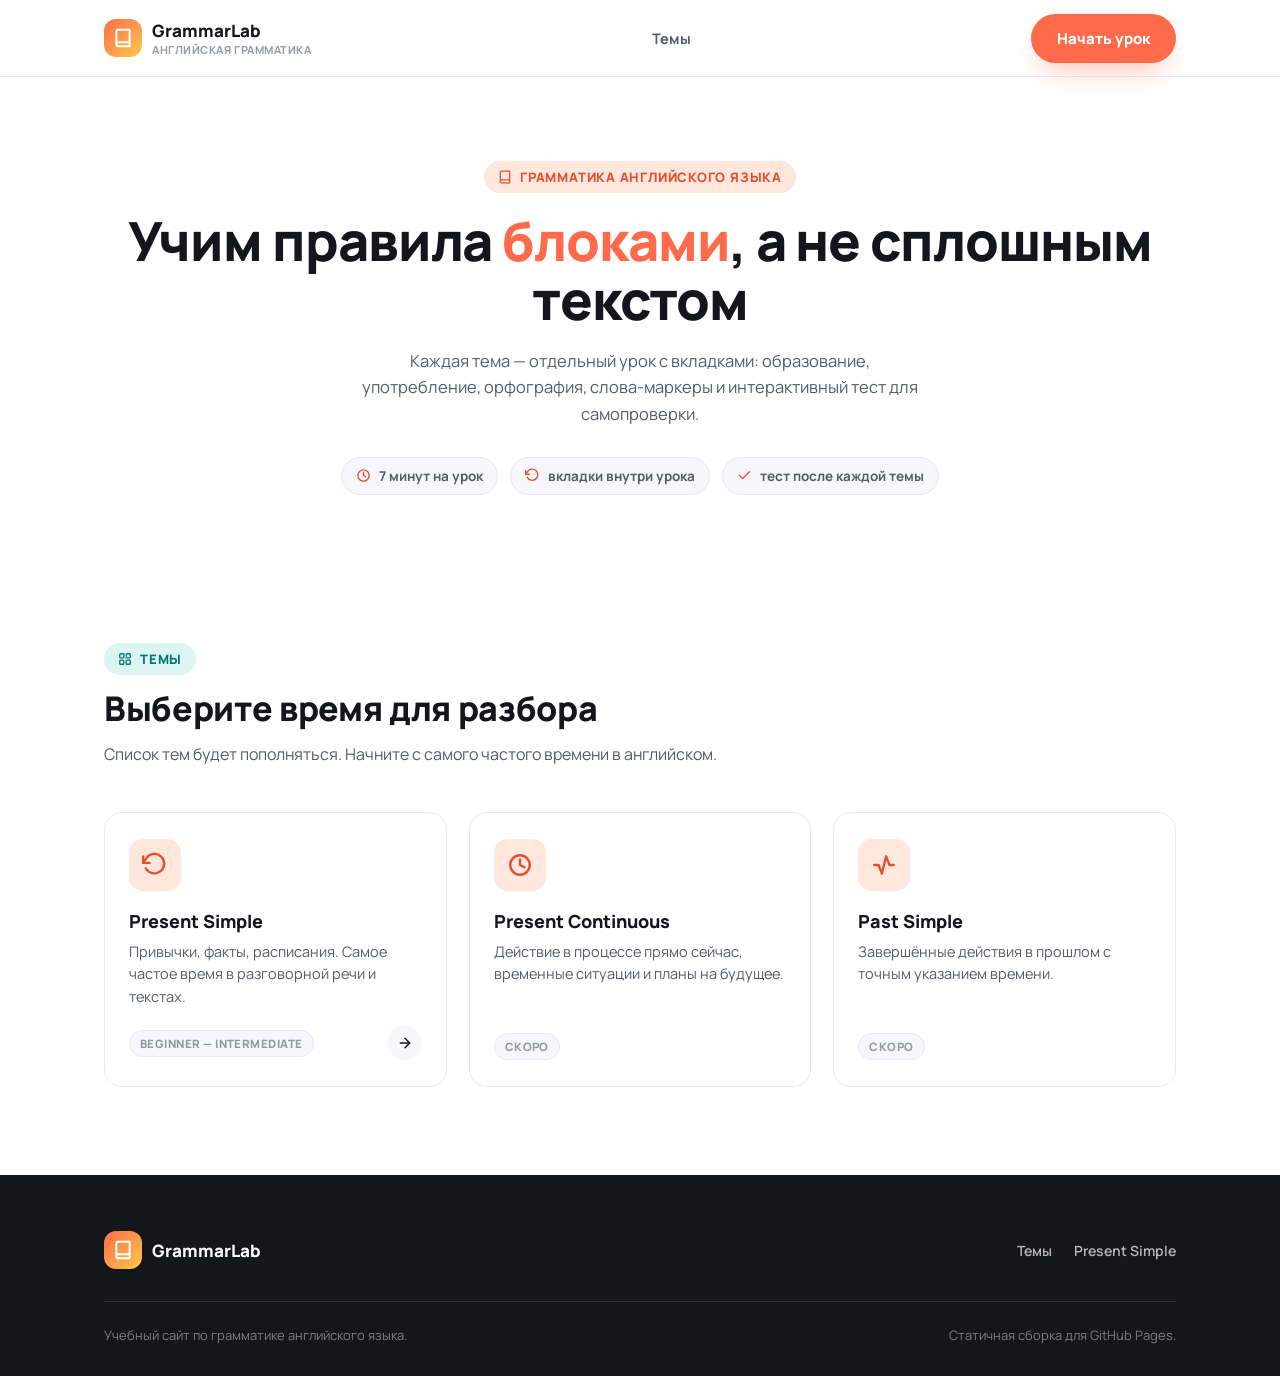
==== index.html @ 6ca847a4 "Present Simple" ====
<!DOCTYPE html>
<html lang="ru">
<head>
<meta charset="UTF-8" />
<meta name="viewport" content="width=device-width, initial-scale=1.0" />
<title>GrammarLab — английская грамматика по блокам</title>
<meta
  name="description"
  content="Английская грамматика по темам: разбор правил блоками, с вкладками, примерами и интерактивными тестами."
/>
<link rel="icon" href="data:image/svg+xml,%3Csvg xmlns='http://www.w3.org/2000/svg' viewBox='0 0 100 100'%3E%3Crect width='100' height='100' rx='24' fill='%23ff6b4a'/%3E%3Cpath d='M30 50h40M60 35l15 15-15 15' stroke='white' stroke-width='8' fill='none' stroke-linecap='round' stroke-linejoin='round'/%3E%3C/svg%3E" />
<link rel="preconnect" href="https://fonts.googleapis.com" />
<link href="https://fonts.googleapis.com/css2?family=Manrope:wght@400;600;700;800&display=swap" rel="stylesheet" />
<link rel="stylesheet" href="css/main.css" />
</head>
<body>

<header class="site-header">
  <div class="container">
    <a href="index.html" class="brand">
      <span class="brand-mark">
        <svg viewBox="0 0 24 24" fill="none" stroke="currentColor" stroke-width="2.4" stroke-linecap="round" stroke-linejoin="round">
          <path d="M4 19.5A2.5 2.5 0 0 1 6.5 17H20"></path>
          <path d="M6.5 2H20v20H6.5A2.5 2.5 0 0 1 4 19.5v-15A2.5 2.5 0 0 1 6.5 2z"></path>
        </svg>
      </span>
      <span>
        GrammarLab
        <small>Английская грамматика</small>
      </span>
    </a>

    <nav class="main-nav">
      <ul>
        <li><a href="#topics">Темы</a></li>
      </ul>
    </nav>

    <div class="header-actions">
      <a href="grammar/present-simple.html" class="btn btn-primary">Начать урок</a>
      <button class="nav-toggle" aria-label="Открыть меню" aria-expanded="false"><span></span></button>
    </div>
  </div>
</header>

<main>

  <section class="home-hero">
    <div class="container">
      <span class="eyebrow reveal">
        <svg class="icon" viewBox="0 0 24 24"><path d="M4 19.5A2.5 2.5 0 0 1 6.5 17H20"></path><path d="M6.5 2H20v20H6.5A2.5 2.5 0 0 1 4 19.5v-15A2.5 2.5 0 0 1 6.5 2z"></path></svg>
        Грамматика английского языка
      </span>
      <h1 class="reveal reveal-1">Учим правила <span>блоками</span>, а не сплошным текстом</h1>
      <p class="reveal reveal-2">
        Каждая тема — отдельный урок с вкладками: образование, употребление, орфография,
        слова-маркеры и интерактивный тест для самопроверки.
      </p>
      <div class="home-stats reveal reveal-3">
        <span class="stat-chip">
          <svg class="icon" viewBox="0 0 24 24"><circle cx="12" cy="12" r="9"></circle><polyline points="12 7 12 12 15.5 14"></polyline></svg>
          7 минут на урок
        </span>
        <span class="stat-chip">
          <svg class="icon" viewBox="0 0 24 24"><polyline points="1 4 1 10 7 10"></polyline><path d="M3.51 15a9 9 0 1 0 .49-9.36L1 10"></path></svg>
          вкладки внутри урока
        </span>
        <span class="stat-chip">
          <svg class="icon" viewBox="0 0 24 24"><path d="M20 6 9 17l-5-5"></path></svg>
          тест после каждой темы
        </span>
      </div>
    </div>
  </section>

  <section class="topics section-pad" id="topics">
    <div class="container">
      <div class="section-head reveal">
        <span class="eyebrow teal">
          <svg class="icon" viewBox="0 0 24 24"><rect x="3" y="3" width="7" height="7" rx="1.5"></rect><rect x="14" y="3" width="7" height="7" rx="1.5"></rect><rect x="3" y="14" width="7" height="7" rx="1.5"></rect><rect x="14" y="14" width="7" height="7" rx="1.5"></rect></svg>
          Темы
        </span>
        <h2>Выберите время для разбора</h2>
        <p>Список тем будет пополняться. Начните с самого частого времени в английском.</p>
      </div>

      <div class="topics-grid">

        <a href="grammar/present-simple.html" class="topic-card reveal reveal-1">
          <div class="topic-icon">
            <svg viewBox="0 0 24 24" fill="none" stroke="currentColor" stroke-width="2.2" stroke-linecap="round" stroke-linejoin="round">
              <polyline points="1 4 1 10 7 10"></polyline>
              <path d="M3.51 15a9 9 0 1 0 .49-9.36L1 10"></path>
            </svg>
          </div>
          <h3>Present Simple</h3>
          <p>Привычки, факты, расписания. Самое частое время в разговорной речи и текстах.</p>
          <div class="topic-meta">
            <span class="topic-level">Beginner — Intermediate</span>
            <span class="topic-arrow">
              <svg class="icon" viewBox="0 0 24 24"><line x1="5" y1="12" x2="19" y2="12"></line><polyline points="12 5 19 12 12 19"></polyline></svg>
            </span>
          </div>
        </a>

        <div class="topic-card is-soon reveal reveal-2">
          <div class="topic-icon">
            <svg viewBox="0 0 24 24" fill="none" stroke="currentColor" stroke-width="2.2" stroke-linecap="round" stroke-linejoin="round">
              <circle cx="12" cy="12" r="9"></circle>
              <polyline points="12 7 12 12 16 14"></polyline>
            </svg>
          </div>
          <h3>Present Continuous</h3>
          <p>Действие в процессе прямо сейчас, временные ситуации и планы на будущее.</p>
          <div class="topic-meta">
            <span class="topic-level">Скоро</span>
          </div>
        </div>

        <div class="topic-card is-soon reveal reveal-3">
          <div class="topic-icon">
            <svg viewBox="0 0 24 24" fill="none" stroke="currentColor" stroke-width="2.2" stroke-linecap="round" stroke-linejoin="round">
              <path d="M3 12h4l3 8 4-16 3 8h4"></path>
            </svg>
          </div>
          <h3>Past Simple</h3>
          <p>Завершённые действия в прошлом с точным указанием времени.</p>
          <div class="topic-meta">
            <span class="topic-level">Скоро</span>
          </div>
        </div>

      </div>
    </div>
  </section>

</main>

<footer class="site-footer">
  <div class="container">
    <div class="footer-top">
      <a href="index.html" class="brand">
        <span class="brand-mark">
          <svg viewBox="0 0 24 24" fill="none" stroke="currentColor" stroke-width="2.4" stroke-linecap="round" stroke-linejoin="round">
            <path d="M4 19.5A2.5 2.5 0 0 1 6.5 17H20"></path>
            <path d="M6.5 2H20v20H6.5A2.5 2.5 0 0 1 4 19.5v-15A2.5 2.5 0 0 1 6.5 2z"></path>
          </svg>
        </span>
        <span>GrammarLab</span>
      </a>
      <ul class="footer-nav">
        <li><a href="#topics">Темы</a></li>
        <li><a href="grammar/present-simple.html">Present Simple</a></li>
      </ul>
    </div>
    <div class="footer-bottom">
      <span>Учебный сайт по грамматике английского языка.</span>
      <span>Статичная сборка для GitHub Pages.</span>
    </div>
  </div>
</footer>

<button class="to-top" aria-label="Наверх">
  <svg viewBox="0 0 24 24" fill="none" stroke="currentColor" stroke-width="2.4" stroke-linecap="round" stroke-linejoin="round">
    <line x1="12" y1="19" x2="12" y2="5"></line>
    <polyline points="5 12 12 5 19 12"></polyline>
  </svg>
</button>

<script src="js/main.js"></script>
</body>
</html>
---- css/main.css ----
/* =========================================================
   Общие стили сайта: токены, шапка, футер, кнопки, вкладки,
   карточки тем на главной, анимации появления.
   ========================================================= */

:root {
  --white: #ffffff;
  --bg: #ffffff;
  --bg-alt: #f7f7fb;
  --bg-dark: #14161c;

  --ink: #14161c;
  --ink-2: #565b66;
  --ink-3: #9498a2;

  --line: #e8e9f0;
  --line-soft: #f0f1f6;

  --accent: #ff6b4a;
  --accent-dark: #e4502f;
  --accent-soft: #ffe7de;

  --teal: #009e94;
  --teal-dark: #00786f;
  --teal-soft: #dcf5f2;

  --yellow: #ffc94d;
  --error: #e5484d;

  --radius-lg: 26px;
  --radius-md: 18px;
  --radius-sm: 12px;

  --shadow-soft: 0 20px 45px -25px rgba(20, 22, 28, 0.25);
  --shadow-card: 0 10px 30px -18px rgba(20, 22, 28, 0.18);

  --container: 1120px;
}

/* ---------- base ---------- */

* {
  box-sizing: border-box;
}

html {
  scroll-behavior: smooth;
}

body {
  margin: 0;
  font-family: "Manrope", "Segoe UI", system-ui, -apple-system, sans-serif;
  color: var(--ink);
  background: var(--bg);
  -webkit-font-smoothing: antialiased;
  overflow-x: hidden;
}

img {
  max-width: 100%;
  display: block;
}

a {
  color: inherit;
}

h1, h2, h3, h4, p {
  margin: 0;
}

button {
  font-family: inherit;
  cursor: pointer;
}

svg {
  display: block;
}

::selection {
  background: var(--accent-soft);
  color: var(--accent-dark);
}

::-webkit-scrollbar {
  width: 10px;
}
::-webkit-scrollbar-track {
  background: var(--bg-alt);
}
::-webkit-scrollbar-thumb {
  background: var(--line);
  border-radius: 99px;
}
::-webkit-scrollbar-thumb:hover {
  background: var(--ink-3);
}

.container {
  max-width: var(--container);
  margin: 0 auto;
  padding: 0 24px;
}

.section-pad {
  padding: 88px 0;
}

.bg-alt {
  background: var(--bg-alt);
}

.icon {
  width: 1em;
  height: 1em;
  stroke: currentColor;
  fill: none;
  stroke-width: 2.2;
  stroke-linecap: round;
  stroke-linejoin: round;
}

.eyebrow {
  display: inline-flex;
  align-items: center;
  gap: 8px;
  font-size: 13px;
  font-weight: 800;
  letter-spacing: 0.06em;
  text-transform: uppercase;
  color: var(--accent-dark);
  background: var(--accent-soft);
  padding: 7px 14px;
  border-radius: 99px;
}

.eyebrow.teal {
  color: var(--teal-dark);
  background: var(--teal-soft);
}

.eyebrow svg {
  width: 14px;
  height: 14px;
}

.section-head {
  max-width: 640px;
  margin: 0 0 44px;
}

.section-head h2 {
  font-size: clamp(26px, 4vw, 34px);
  font-weight: 800;
  letter-spacing: -0.01em;
  margin-top: 14px;
  line-height: 1.15;
}

.section-head p {
  margin-top: 14px;
  font-size: 16px;
  line-height: 1.6;
  color: var(--ink-2);
}

.section-head.center {
  margin-left: auto;
  margin-right: auto;
  text-align: center;
}

/* ---------- buttons ---------- */

.btn {
  display: inline-flex;
  align-items: center;
  gap: 8px;
  border: none;
  border-radius: 99px;
  padding: 14px 26px;
  font-weight: 800;
  font-size: 15px;
  text-decoration: none;
  transition: transform 0.2s ease, box-shadow 0.2s ease, background 0.2s ease;
}

.btn svg {
  width: 16px;
  height: 16px;
}

.btn-primary {
  background: var(--accent);
  color: var(--white);
  box-shadow: 0 14px 30px -12px rgba(255, 107, 74, 0.55);
}

.btn-primary:hover {
  background: var(--accent-dark);
  transform: translateY(-2px);
}

.btn-ghost {
  background: var(--white);
  color: var(--ink);
  border: 2px solid var(--line);
}

.btn-ghost:hover {
  border-color: var(--ink);
  transform: translateY(-2px);
}

/* ---------- header ---------- */

.site-header {
  position: sticky;
  top: 0;
  z-index: 100;
  background: rgba(255, 255, 255, 0.85);
  backdrop-filter: blur(14px);
  border-bottom: 1px solid var(--line);
}

.site-header .container {
  display: flex;
  align-items: center;
  justify-content: space-between;
  height: 76px;
  gap: 20px;
}

.brand {
  display: flex;
  align-items: center;
  gap: 10px;
  font-weight: 800;
  font-size: 17px;
  text-decoration: none;
  color: var(--ink);
  flex-shrink: 0;
}

.brand-mark {
  width: 38px;
  height: 38px;
  border-radius: 12px;
  background: linear-gradient(135deg, var(--accent), var(--yellow));
  display: flex;
  align-items: center;
  justify-content: center;
  color: var(--white);
  flex-shrink: 0;
}

.brand-mark svg {
  width: 20px;
  height: 20px;
}

.brand small {
  display: block;
  font-size: 11px;
  font-weight: 700;
  color: var(--ink-3);
  text-transform: uppercase;
  letter-spacing: 0.05em;
}

.breadcrumb {
  display: flex;
  align-items: center;
  gap: 8px;
  font-size: 13.5px;
  font-weight: 700;
  color: var(--ink-3);
}

.breadcrumb a {
  text-decoration: none;
  color: var(--ink-3);
}

.breadcrumb a:hover {
  color: var(--ink);
}

.breadcrumb .current {
  color: var(--ink);
}

.breadcrumb svg {
  width: 13px;
  height: 13px;
}

.main-nav ul {
  list-style: none;
  display: flex;
  gap: 28px;
  margin: 0;
  padding: 0;
}

.main-nav a {
  text-decoration: none;
  font-weight: 700;
  font-size: 14.5px;
  color: var(--ink-2);
  transition: color 0.2s ease;
  position: relative;
}

.main-nav a:hover {
  color: var(--ink);
}

.header-actions {
  display: flex;
  align-items: center;
  gap: 12px;
}

.nav-toggle {
  display: none;
  width: 42px;
  height: 42px;
  border-radius: 12px;
  border: 2px solid var(--line);
  background: var(--white);
  align-items: center;
  justify-content: center;
}

.nav-toggle span,
.nav-toggle::before,
.nav-toggle::after {
  content: "";
  display: block;
  width: 18px;
  height: 2px;
  background: var(--ink);
  position: relative;
  transition: transform 0.25s ease, opacity 0.2s ease;
}

.nav-toggle::before {
  transform: translateY(-6px);
}

.nav-toggle::after {
  transform: translateY(4px);
}

.nav-toggle.is-active span {
  opacity: 0;
}

.nav-toggle.is-active::before {
  transform: translateY(1px) rotate(45deg);
}

.nav-toggle.is-active::after {
  transform: translateY(-1px) rotate(-45deg);
}

/* ---------- вкладки (переиспользуемый компонент) ---------- */

.tabs-panel {
  background: var(--white);
  border: 1px solid var(--line);
  border-radius: var(--radius-lg);
  box-shadow: var(--shadow-card);
  overflow: hidden;
}

.tabs-panel.is-nested {
  border: none;
  box-shadow: none;
  border-radius: 0;
}

.tabs {
  display: flex;
  flex-wrap: wrap;
  gap: 6px;
  background: var(--bg-alt);
  padding: 10px;
  border-bottom: 1px solid var(--line);
}

.tabs.tabs-nested {
  background: transparent;
  padding: 0 0 20px;
  border-bottom: 1px solid var(--line);
  margin-bottom: 24px;
  border-radius: 0;
}

.tab-btn {
  border: none;
  background: transparent;
  padding: 12px 18px;
  border-radius: 12px;
  font-weight: 800;
  font-size: 14.5px;
  color: var(--ink-2);
  display: flex;
  align-items: center;
  gap: 8px;
  transition: background 0.2s ease, color 0.2s ease, box-shadow 0.2s ease;
}

.tab-btn svg {
  width: 17px;
  height: 17px;
  flex-shrink: 0;
}

.tab-btn:hover {
  color: var(--ink);
}

.tab-btn.is-active {
  background: var(--ink);
  color: var(--white);
  box-shadow: 0 8px 18px -8px rgba(20, 22, 28, 0.5);
}

.tabs-nested .tab-btn {
  background: var(--bg-alt);
}

.tabs-nested .tab-btn.is-active {
  background: var(--accent);
  box-shadow: 0 8px 18px -10px rgba(255, 107, 74, 0.6);
}

.tab-panels {
  padding: 36px;
}

.tabs-panel.is-nested > .tab-panels {
  padding: 0;
}

.tab-panel {
  display: none;
  animation: fade-in 0.35s ease;
}

.tab-panel.is-active {
  display: block;
}

/* ---------- footer ---------- */

.site-footer {
  background: var(--bg-dark);
  color: rgba(255, 255, 255, 0.7);
  padding: 56px 0 32px;
}

.footer-top {
  display: flex;
  justify-content: space-between;
  align-items: center;
  flex-wrap: wrap;
  gap: 24px;
  padding-bottom: 32px;
  border-bottom: 1px solid rgba(255, 255, 255, 0.12);
}

.footer-top .brand {
  color: #fff;
}

.footer-nav {
  display: flex;
  gap: 22px;
  list-style: none;
  padding: 0;
  margin: 0;
  flex-wrap: wrap;
}

.footer-nav a {
  text-decoration: none;
  color: rgba(255, 255, 255, 0.7);
  font-size: 14px;
  font-weight: 600;
}

.footer-nav a:hover {
  color: #fff;
}

.footer-bottom {
  padding-top: 24px;
  font-size: 13px;
  color: rgba(255, 255, 255, 0.45);
  display: flex;
  justify-content: space-between;
  flex-wrap: wrap;
  gap: 10px;
}

/* ---------- главная: карточки тем ---------- */

.home-hero {
  padding: 84px 0 60px;
  text-align: center;
}

.home-hero h1 {
  font-size: clamp(36px, 5vw, 54px);
  font-weight: 800;
  letter-spacing: -0.02em;
  line-height: 1.1;
  margin-top: 18px;
}

.home-hero h1 span {
  color: var(--accent);
}

.home-hero p {
  max-width: 560px;
  margin: 18px auto 0;
  font-size: 16.5px;
  line-height: 1.6;
  color: var(--ink-2);
}

.home-stats {
  display: flex;
  gap: 12px;
  justify-content: center;
  margin-top: 30px;
  flex-wrap: wrap;
}

.stat-chip {
  display: flex;
  align-items: center;
  gap: 8px;
  font-size: 13.5px;
  font-weight: 700;
  color: var(--ink-2);
  background: var(--bg-alt);
  border: 1px solid var(--line);
  padding: 9px 14px;
  border-radius: 99px;
}

.stat-chip svg {
  width: 15px;
  height: 15px;
  color: var(--accent-dark);
}

.topics-grid {
  display: grid;
  grid-template-columns: repeat(3, 1fr);
  gap: 22px;
}

.topic-card {
  background: var(--white);
  border: 1px solid var(--line);
  border-radius: var(--radius-md);
  padding: 26px 24px;
  text-decoration: none;
  color: var(--ink);
  display: flex;
  flex-direction: column;
  transition: transform 0.25s ease, box-shadow 0.25s ease, border-color 0.25s ease;
}

.topic-card:hover {
  transform: translateY(-6px);
  box-shadow: var(--shadow-card);
  border-color: transparent;
}

.topic-icon {
  width: 52px;
  height: 52px;
  border-radius: 14px;
  background: var(--accent-soft);
  color: var(--accent-dark);
  display: flex;
  align-items: center;
  justify-content: center;
  margin-bottom: 18px;
}

.topic-icon svg {
  width: 26px;
  height: 26px;
}

.topic-card h3 {
  font-size: 18px;
  font-weight: 800;
  margin-bottom: 8px;
}

.topic-card p {
  font-size: 14.5px;
  line-height: 1.55;
  color: var(--ink-2);
  margin-bottom: 18px;
  flex-grow: 1;
}

.topic-meta {
  display: flex;
  align-items: center;
  justify-content: space-between;
}

.topic-level {
  font-size: 11.5px;
  font-weight: 800;
  text-transform: uppercase;
  letter-spacing: 0.04em;
  color: var(--ink-3);
  background: var(--bg-alt);
  border: 1px solid var(--line);
  padding: 5px 10px;
  border-radius: 99px;
}

.topic-arrow {
  width: 34px;
  height: 34px;
  border-radius: 50%;
  background: var(--bg-alt);
  display: flex;
  align-items: center;
  justify-content: center;
  color: var(--ink);
  transition: background 0.2s ease, color 0.2s ease, transform 0.2s ease;
}

.topic-arrow svg {
  width: 16px;
  height: 16px;
}

.topic-card:hover .topic-arrow {
  background: var(--accent);
  color: var(--white);
  transform: translateX(3px);
}

.topic-card.is-soon {
  opacity: 0.55;
  pointer-events: none;
}

.topic-card.is-soon .topic-level {
  color: var(--ink-3);
}

/* ---------- кнопка "наверх" ---------- */

.to-top {
  position: fixed;
  right: 26px;
  bottom: 26px;
  width: 48px;
  height: 48px;
  border-radius: 50%;
  background: var(--ink);
  color: #fff;
  border: none;
  display: flex;
  align-items: center;
  justify-content: center;
  box-shadow: 0 14px 30px -12px rgba(0, 0, 0, 0.4);
  opacity: 0;
  transform: translateY(12px);
  pointer-events: none;
  transition: opacity 0.25s ease, transform 0.25s ease, background 0.2s ease;
  z-index: 90;
}

.to-top.is-visible {
  opacity: 1;
  transform: translateY(0);
  pointer-events: auto;
}

.to-top:hover {
  background: var(--accent);
}

.to-top svg {
  width: 18px;
  height: 18px;
}

/* ---------- анимация появления при скролле ---------- */

.reveal {
  opacity: 0;
  transform: translateY(28px);
  transition: opacity 0.7s ease, transform 0.7s ease;
}

.reveal.is-visible {
  opacity: 1;
  transform: translateY(0);
}

.reveal-1 { transition-delay: 0.05s; }
.reveal-2 { transition-delay: 0.15s; }
.reveal-3 { transition-delay: 0.25s; }
.reveal-4 { transition-delay: 0.35s; }
.reveal-5 { transition-delay: 0.45s; }
.reveal-6 { transition-delay: 0.55s; }

@keyframes fade-in {
  from { opacity: 0; transform: translateY(6px); }
  to { opacity: 1; transform: translateY(0); }
}

@keyframes spin-slow {
  from { transform: rotate(0deg); }
  to { transform: rotate(360deg); }
}

/* ---------- responsive (общее) ---------- */

@media (max-width: 760px) {
  .main-nav {
    position: fixed;
    top: 76px;
    left: 0;
    right: 0;
    background: var(--white);
    border-bottom: 1px solid var(--line);
    padding: 18px 24px 26px;
    transform: translateY(-12px);
    opacity: 0;
    pointer-events: none;
    transition: opacity 0.2s ease, transform 0.2s ease;
    z-index: 99;
  }
  .main-nav.is-open {
    opacity: 1;
    transform: translateY(0);
    pointer-events: auto;
  }
  .main-nav ul {
    flex-direction: column;
    gap: 16px;
  }
  .nav-toggle {
    display: flex;
  }
  .section-pad {
    padding: 60px 0;
  }
  .topics-grid {
    grid-template-columns: 1fr;
  }
  .tab-panels {
    padding: 22px 18px;
  }
}
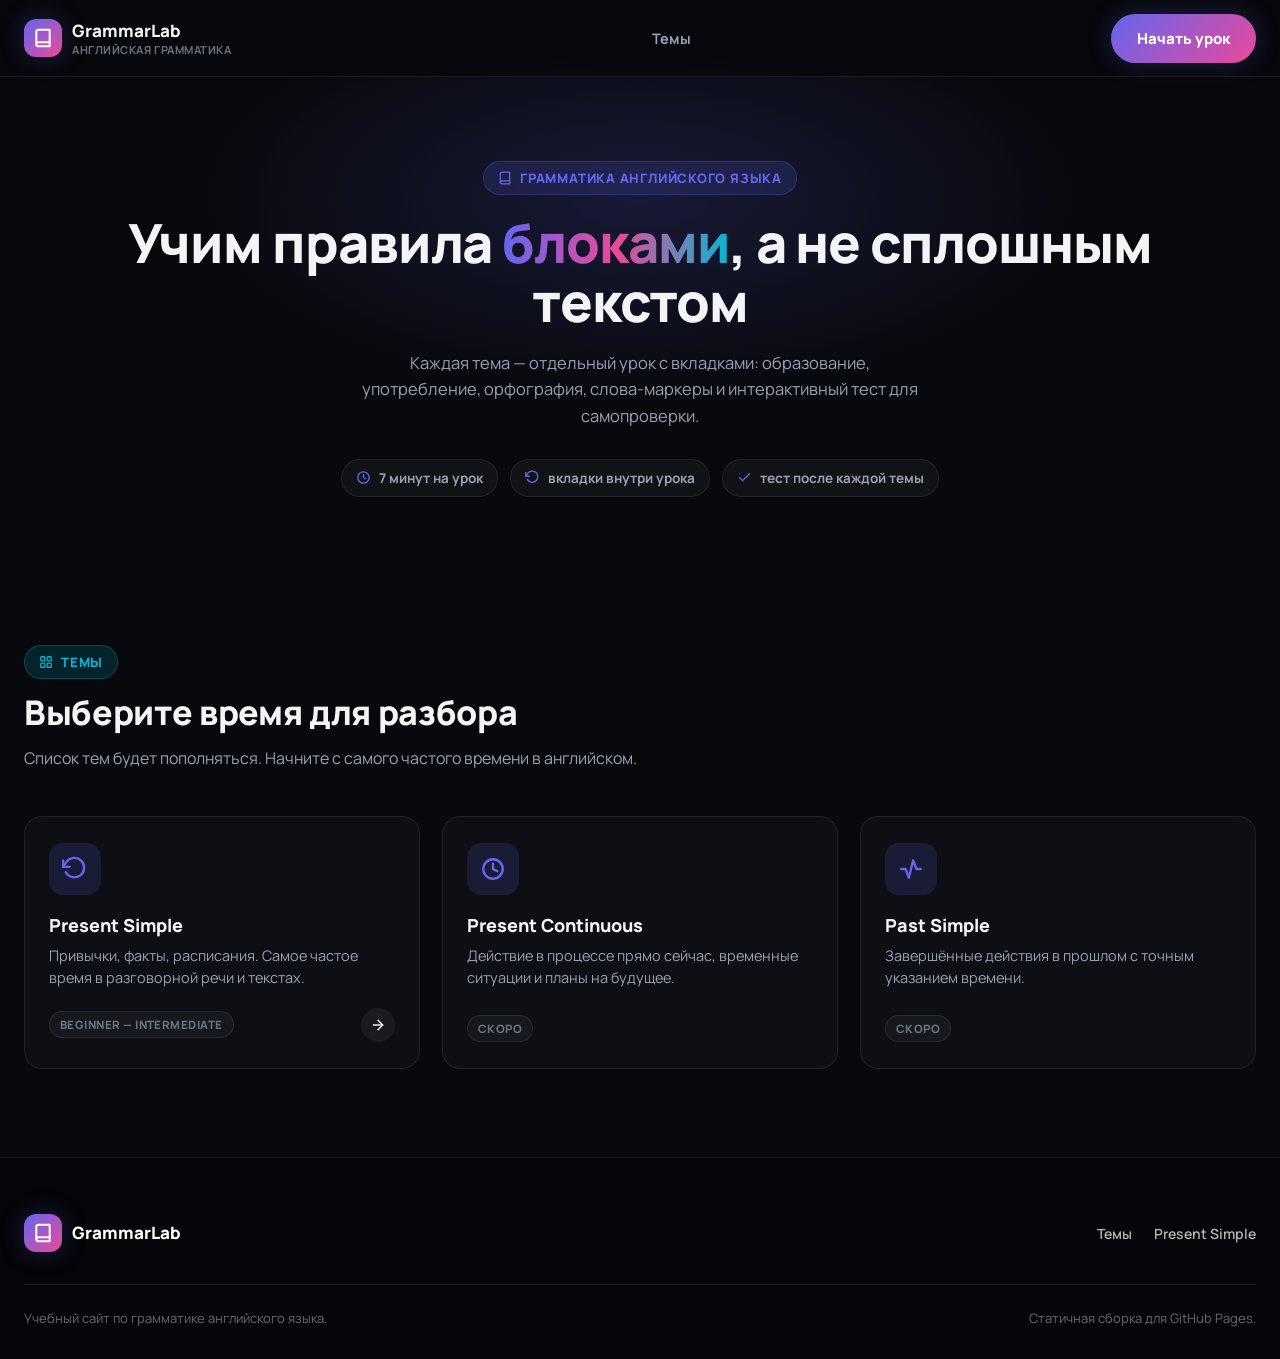
==== commit 3320fbad: "Present Simple" ====
--- a/index.html
+++ b/index.html
@@ -168,5 +168,6 @@
 </button>
 
 <script src="js/main.js"></script>
+<script src="js/livereload-dev.js"></script>
 </body>
 </html>
--- a/css/main.css
+++ b/css/main.css
@@ -1,40 +1,49 @@
 /* =========================================================
    Общие стили сайта: токены, шапка, футер, кнопки, вкладки,
    карточки тем на главной, анимации появления.
+   Тёмная bento-тема (glass-card, neon-glow).
    ========================================================= */
 
 :root {
   --white: #ffffff;
-  --bg: #ffffff;
-  --bg-alt: #f7f7fb;
-  --bg-dark: #14161c;
-
-  --ink: #14161c;
-  --ink-2: #565b66;
-  --ink-3: #9498a2;
-
-  --line: #e8e9f0;
-  --line-soft: #f0f1f6;
-
-  --accent: #ff6b4a;
-  --accent-dark: #e4502f;
-  --accent-soft: #ffe7de;
-
-  --teal: #009e94;
-  --teal-dark: #00786f;
-  --teal-soft: #dcf5f2;
-
-  --yellow: #ffc94d;
-  --error: #e5484d;
+  --bg: #08090d;
+  --bg-alt: #0c0e15;
+  --bg-dark: #050609;
+
+  --surface: rgba(17, 19, 26, 0.72);
+  --surface-solid: #12141c;
+  --surface-soft: rgba(255, 255, 255, 0.04);
+
+  --ink: #f3f4f6;
+  --ink-2: #9aa1b1;
+  --ink-3: #6b7280;
+
+  --line: rgba(255, 255, 255, 0.08);
+  --line-soft: rgba(255, 255, 255, 0.05);
+
+  --accent: #6366f1;
+  --accent-dark: #a5b4fc;
+  --accent-soft: rgba(99, 102, 241, 0.15);
+
+  --teal: #06b6d4;
+  --teal-dark: #67e8f9;
+  --teal-soft: rgba(6, 182, 212, 0.15);
+
+  --pink: #ec4899;
+  --pink-soft: rgba(236, 72, 153, 0.15);
+
+  --yellow: #f59e0b;
+  --error: #ec4899;
 
   --radius-lg: 26px;
   --radius-md: 18px;
   --radius-sm: 12px;
 
-  --shadow-soft: 0 20px 45px -25px rgba(20, 22, 28, 0.25);
-  --shadow-card: 0 10px 30px -18px rgba(20, 22, 28, 0.18);
-
-  --container: 1120px;
+  --shadow-soft: 0 20px 45px -25px rgba(0, 0, 0, 0.6);
+  --shadow-card: 0 10px 30px -14px rgba(0, 0, 0, 0.55);
+  --shadow-neon: 0 0 24px rgba(99, 102, 241, 0.25);
+
+  --container: 1280px;
 }
 
 /* ---------- base ---------- */
@@ -80,21 +89,21 @@
 
 ::selection {
   background: var(--accent-soft);
-  color: var(--accent-dark);
+  color: var(--ink);
 }
 
 ::-webkit-scrollbar {
   width: 10px;
 }
 ::-webkit-scrollbar-track {
-  background: var(--bg-alt);
+  background: var(--bg);
 }
 ::-webkit-scrollbar-thumb {
-  background: var(--line);
+  background: #24262f;
   border-radius: 99px;
 }
 ::-webkit-scrollbar-thumb:hover {
-  background: var(--ink-3);
+  background: var(--accent);
 }
 
 .container {
@@ -121,6 +130,14 @@
   stroke-linejoin: round;
 }
 
+/* переиспользуемая "стеклянная" карточка */
+.glass {
+  background: var(--surface);
+  backdrop-filter: blur(16px);
+  -webkit-backdrop-filter: blur(16px);
+  border: 1px solid var(--line);
+}
+
 .eyebrow {
   display: inline-flex;
   align-items: center;
@@ -129,15 +146,17 @@
   font-weight: 800;
   letter-spacing: 0.06em;
   text-transform: uppercase;
-  color: var(--accent-dark);
+  color: var(--accent);
   background: var(--accent-soft);
+  border: 1px solid rgba(99, 102, 241, 0.25);
   padding: 7px 14px;
   border-radius: 99px;
 }
 
 .eyebrow.teal {
-  color: var(--teal-dark);
+  color: var(--teal);
   background: var(--teal-soft);
+  border-color: rgba(6, 182, 212, 0.25);
 }
 
 .eyebrow svg {
@@ -156,6 +175,7 @@
   letter-spacing: -0.01em;
   margin-top: 14px;
   line-height: 1.15;
+  color: var(--ink);
 }
 
 .section-head p {
@@ -183,7 +203,7 @@
   font-weight: 800;
   font-size: 15px;
   text-decoration: none;
-  transition: transform 0.2s ease, box-shadow 0.2s ease, background 0.2s ease;
+  transition: transform 0.2s ease, box-shadow 0.2s ease, background 0.2s ease, opacity 0.2s ease;
 }
 
 .btn svg {
@@ -192,24 +212,24 @@
 }
 
 .btn-primary {
-  background: var(--accent);
-  color: var(--white);
-  box-shadow: 0 14px 30px -12px rgba(255, 107, 74, 0.55);
+  background: linear-gradient(135deg, var(--accent), var(--pink));
+  color: #fff;
+  box-shadow: var(--shadow-neon);
 }
 
 .btn-primary:hover {
-  background: var(--accent-dark);
+  opacity: 0.9;
   transform: translateY(-2px);
 }
 
 .btn-ghost {
-  background: var(--white);
-  color: var(--ink);
-  border: 2px solid var(--line);
+  background: var(--surface-soft);
+  color: var(--ink);
+  border: 1px solid var(--line);
 }
 
 .btn-ghost:hover {
-  border-color: var(--ink);
+  border-color: var(--accent);
   transform: translateY(-2px);
 }
 
@@ -219,7 +239,7 @@
   position: sticky;
   top: 0;
   z-index: 100;
-  background: rgba(255, 255, 255, 0.85);
+  background: rgba(8, 9, 13, 0.85);
   backdrop-filter: blur(14px);
   border-bottom: 1px solid var(--line);
 }
@@ -247,12 +267,13 @@
   width: 38px;
   height: 38px;
   border-radius: 12px;
-  background: linear-gradient(135deg, var(--accent), var(--yellow));
+  background: linear-gradient(135deg, var(--accent), var(--pink));
   display: flex;
   align-items: center;
   justify-content: center;
-  color: var(--white);
+  color: #fff;
   flex-shrink: 0;
+  box-shadow: var(--shadow-neon);
 }
 
 .brand-mark svg {
@@ -328,8 +349,8 @@
   width: 42px;
   height: 42px;
   border-radius: 12px;
-  border: 2px solid var(--line);
-  background: var(--white);
+  border: 1px solid var(--line);
+  background: var(--surface-soft);
   align-items: center;
   justify-content: center;
 }
@@ -369,7 +390,9 @@
 /* ---------- вкладки (переиспользуемый компонент) ---------- */
 
 .tabs-panel {
-  background: var(--white);
+  background: var(--surface);
+  backdrop-filter: blur(16px);
+  -webkit-backdrop-filter: blur(16px);
   border: 1px solid var(--line);
   border-radius: var(--radius-lg);
   box-shadow: var(--shadow-card);
@@ -380,13 +403,15 @@
   border: none;
   box-shadow: none;
   border-radius: 0;
+  background: transparent;
+  backdrop-filter: none;
 }
 
 .tabs {
   display: flex;
   flex-wrap: wrap;
   gap: 6px;
-  background: var(--bg-alt);
+  background: rgba(255, 255, 255, 0.03);
   padding: 10px;
   border-bottom: 1px solid var(--line);
 }
@@ -421,21 +446,22 @@
 
 .tab-btn:hover {
   color: var(--ink);
+  background: rgba(255, 255, 255, 0.05);
 }
 
 .tab-btn.is-active {
-  background: var(--ink);
-  color: var(--white);
-  box-shadow: 0 8px 18px -8px rgba(20, 22, 28, 0.5);
+  background: var(--accent);
+  color: #fff;
+  box-shadow: var(--shadow-neon);
 }
 
 .tabs-nested .tab-btn {
-  background: var(--bg-alt);
+  background: rgba(255, 255, 255, 0.03);
 }
 
 .tabs-nested .tab-btn.is-active {
   background: var(--accent);
-  box-shadow: 0 8px 18px -10px rgba(255, 107, 74, 0.6);
+  box-shadow: var(--shadow-neon);
 }
 
 .tab-panels {
@@ -461,6 +487,7 @@
   background: var(--bg-dark);
   color: rgba(255, 255, 255, 0.7);
   padding: 56px 0 32px;
+  border-top: 1px solid var(--line);
 }
 
 .footer-top {
@@ -470,7 +497,7 @@
   flex-wrap: wrap;
   gap: 24px;
   padding-bottom: 32px;
-  border-bottom: 1px solid rgba(255, 255, 255, 0.12);
+  border-bottom: 1px solid rgba(255, 255, 255, 0.1);
 }
 
 .footer-top .brand {
@@ -500,7 +527,7 @@
 .footer-bottom {
   padding-top: 24px;
   font-size: 13px;
-  color: rgba(255, 255, 255, 0.45);
+  color: rgba(255, 255, 255, 0.4);
   display: flex;
   justify-content: space-between;
   flex-wrap: wrap;
@@ -512,6 +539,20 @@
 .home-hero {
   padding: 84px 0 60px;
   text-align: center;
+  position: relative;
+}
+
+.home-hero::before {
+  content: "";
+  position: absolute;
+  top: -80px;
+  left: 50%;
+  transform: translateX(-50%);
+  width: 900px;
+  height: 400px;
+  background: radial-gradient(ellipse at center, rgba(99, 102, 241, 0.18), transparent 70%);
+  pointer-events: none;
+  z-index: -1;
 }
 
 .home-hero h1 {
@@ -520,10 +561,14 @@
   letter-spacing: -0.02em;
   line-height: 1.1;
   margin-top: 18px;
+  color: var(--ink);
 }
 
 .home-hero h1 span {
-  color: var(--accent);
+  background: linear-gradient(90deg, var(--accent), var(--pink), var(--teal));
+  -webkit-background-clip: text;
+  background-clip: text;
+  color: transparent;
 }
 
 .home-hero p {
@@ -549,7 +594,7 @@
   font-size: 13.5px;
   font-weight: 700;
   color: var(--ink-2);
-  background: var(--bg-alt);
+  background: var(--surface-soft);
   border: 1px solid var(--line);
   padding: 9px 14px;
   border-radius: 99px;
@@ -558,7 +603,7 @@
 .stat-chip svg {
   width: 15px;
   height: 15px;
-  color: var(--accent-dark);
+  color: var(--accent);
 }
 
 .topics-grid {
@@ -568,7 +613,9 @@
 }
 
 .topic-card {
-  background: var(--white);
+  background: var(--surface);
+  backdrop-filter: blur(16px);
+  -webkit-backdrop-filter: blur(16px);
   border: 1px solid var(--line);
   border-radius: var(--radius-md);
   padding: 26px 24px;
@@ -581,8 +628,8 @@
 
 .topic-card:hover {
   transform: translateY(-6px);
-  box-shadow: var(--shadow-card);
-  border-color: transparent;
+  box-shadow: var(--shadow-neon);
+  border-color: rgba(99, 102, 241, 0.35);
 }
 
 .topic-icon {
@@ -590,7 +637,7 @@
   height: 52px;
   border-radius: 14px;
   background: var(--accent-soft);
-  color: var(--accent-dark);
+  color: var(--accent);
   display: flex;
   align-items: center;
   justify-content: center;
@@ -606,6 +653,7 @@
   font-size: 18px;
   font-weight: 800;
   margin-bottom: 8px;
+  color: var(--ink);
 }
 
 .topic-card p {
@@ -628,7 +676,7 @@
   text-transform: uppercase;
   letter-spacing: 0.04em;
   color: var(--ink-3);
-  background: var(--bg-alt);
+  background: rgba(255, 255, 255, 0.04);
   border: 1px solid var(--line);
   padding: 5px 10px;
   border-radius: 99px;
@@ -638,7 +686,7 @@
   width: 34px;
   height: 34px;
   border-radius: 50%;
-  background: var(--bg-alt);
+  background: rgba(255, 255, 255, 0.05);
   display: flex;
   align-items: center;
   justify-content: center;
@@ -653,12 +701,12 @@
 
 .topic-card:hover .topic-arrow {
   background: var(--accent);
-  color: var(--white);
+  color: #fff;
   transform: translateX(3px);
 }
 
 .topic-card.is-soon {
-  opacity: 0.55;
+  opacity: 0.45;
   pointer-events: none;
 }
 
@@ -675,13 +723,13 @@
   width: 48px;
   height: 48px;
   border-radius: 50%;
-  background: var(--ink);
-  color: #fff;
-  border: none;
+  background: var(--surface-solid);
+  border: 1px solid var(--line);
+  color: var(--ink);
   display: flex;
   align-items: center;
   justify-content: center;
-  box-shadow: 0 14px 30px -12px rgba(0, 0, 0, 0.4);
+  box-shadow: var(--shadow-card);
   opacity: 0;
   transform: translateY(12px);
   pointer-events: none;
@@ -697,6 +745,8 @@
 
 .to-top:hover {
   background: var(--accent);
+  color: #fff;
+  box-shadow: var(--shadow-neon);
 }
 
 .to-top svg {
@@ -742,7 +792,7 @@
     top: 76px;
     left: 0;
     right: 0;
-    background: var(--white);
+    background: var(--surface-solid);
     border-bottom: 1px solid var(--line);
     padding: 18px 24px 26px;
     transform: translateY(-12px);
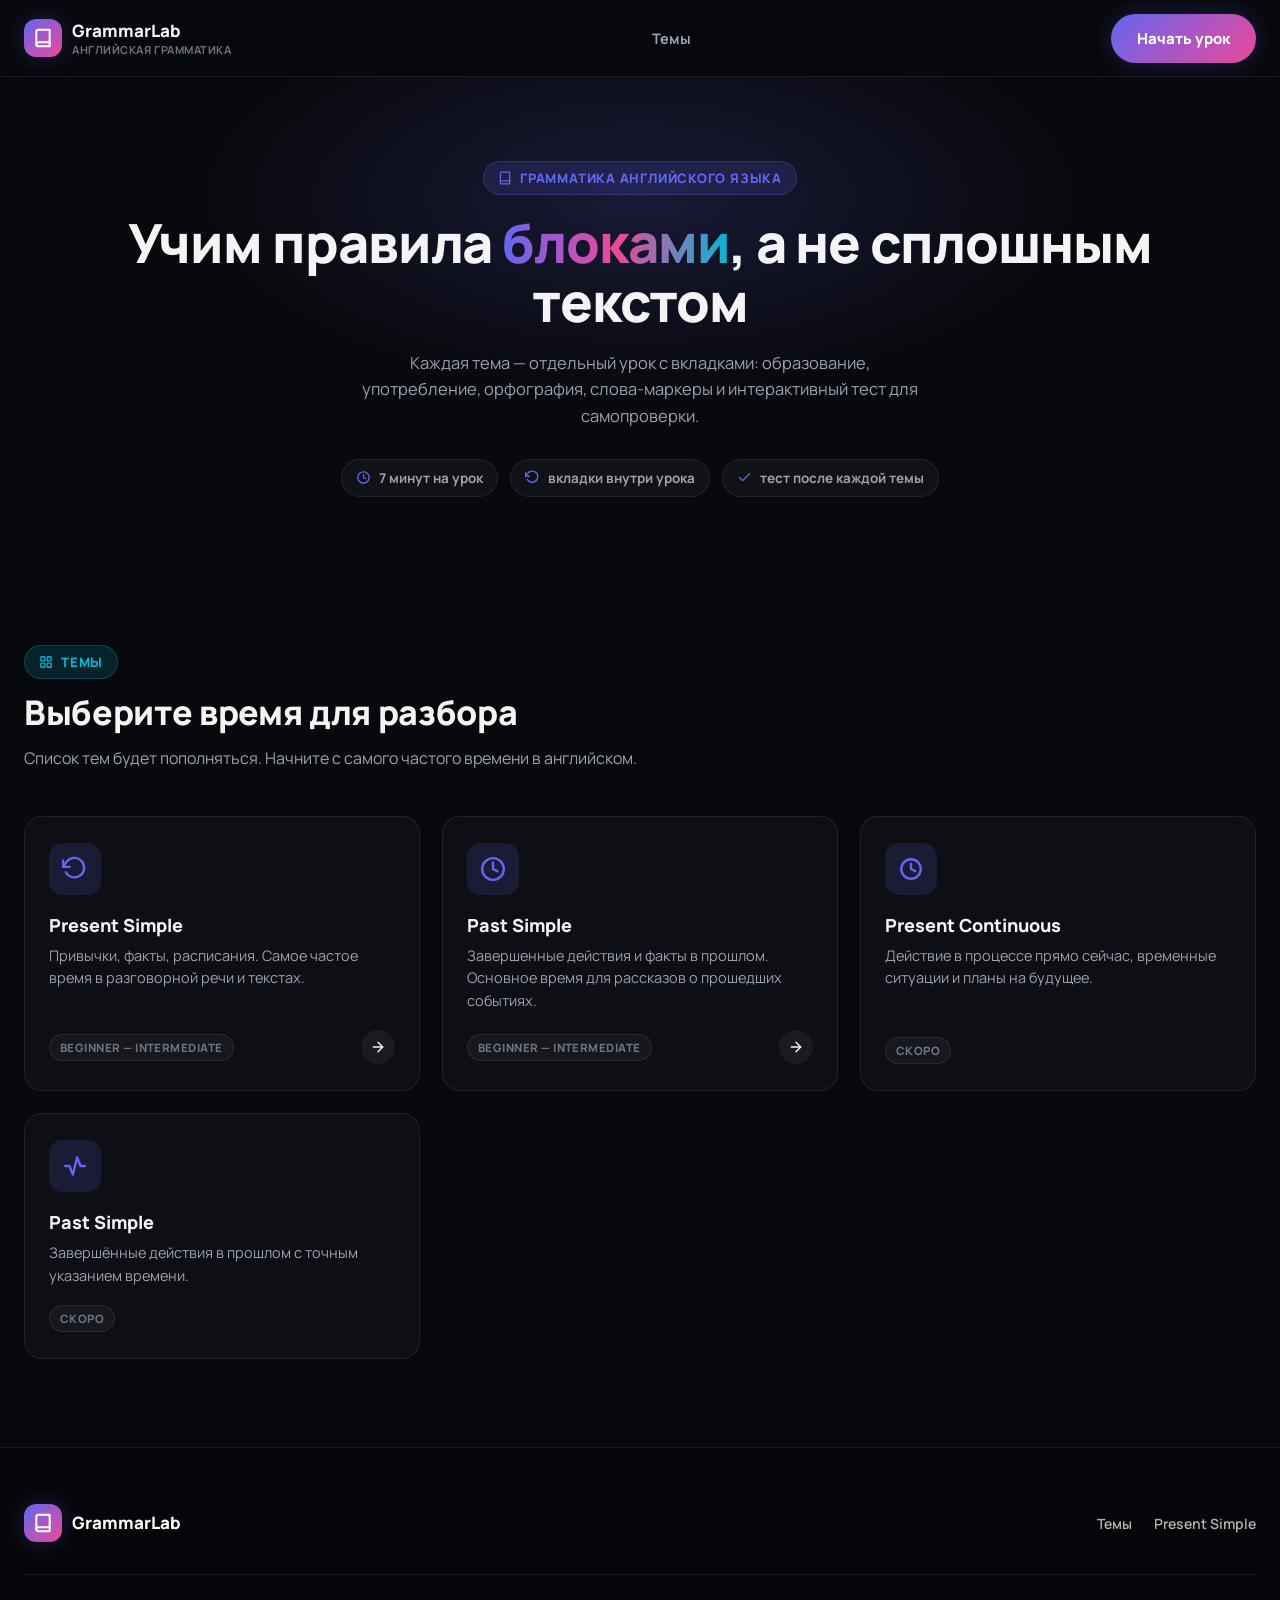
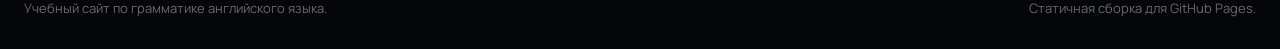
==== commit d6507bbb: "Present Simple" ====
--- a/index.html
+++ b/index.html
@@ -1,173 +1,221 @@
 <!DOCTYPE html>
 <html lang="ru">
+
 <head>
-<meta charset="UTF-8" />
-<meta name="viewport" content="width=device-width, initial-scale=1.0" />
-<title>GrammarLab — английская грамматика по блокам</title>
-<meta
-  name="description"
-  content="Английская грамматика по темам: разбор правил блоками, с вкладками, примерами и интерактивными тестами."
-/>
-<link rel="icon" href="data:image/svg+xml,%3Csvg xmlns='http://www.w3.org/2000/svg' viewBox='0 0 100 100'%3E%3Crect width='100' height='100' rx='24' fill='%23ff6b4a'/%3E%3Cpath d='M30 50h40M60 35l15 15-15 15' stroke='white' stroke-width='8' fill='none' stroke-linecap='round' stroke-linejoin='round'/%3E%3C/svg%3E" />
-<link rel="preconnect" href="https://fonts.googleapis.com" />
-<link href="https://fonts.googleapis.com/css2?family=Manrope:wght@400;600;700;800&display=swap" rel="stylesheet" />
-<link rel="stylesheet" href="css/main.css" />
+  <meta charset="UTF-8" />
+  <meta name="viewport" content="width=device-width, initial-scale=1.0" />
+  <title>GrammarLab — английская грамматика по блокам</title>
+  <meta name="description"
+    content="Английская грамматика по темам: разбор правил блоками, с вкладками, примерами и интерактивными тестами." />
+  <link rel="icon"
+    href="data:image/svg+xml,%3Csvg xmlns='http://www.w3.org/2000/svg' viewBox='0 0 100 100'%3E%3Crect width='100' height='100' rx='24' fill='%23ff6b4a'/%3E%3Cpath d='M30 50h40M60 35l15 15-15 15' stroke='white' stroke-width='8' fill='none' stroke-linecap='round' stroke-linejoin='round'/%3E%3C/svg%3E" />
+  <link rel="preconnect" href="https://fonts.googleapis.com" />
+  <link href="https://fonts.googleapis.com/css2?family=Manrope:wght@400;600;700;800&display=swap" rel="stylesheet" />
+  <link rel="stylesheet" href="css/main.css" />
 </head>
+
 <body>
 
-<header class="site-header">
-  <div class="container">
-    <a href="index.html" class="brand">
-      <span class="brand-mark">
-        <svg viewBox="0 0 24 24" fill="none" stroke="currentColor" stroke-width="2.4" stroke-linecap="round" stroke-linejoin="round">
-          <path d="M4 19.5A2.5 2.5 0 0 1 6.5 17H20"></path>
-          <path d="M6.5 2H20v20H6.5A2.5 2.5 0 0 1 4 19.5v-15A2.5 2.5 0 0 1 6.5 2z"></path>
-        </svg>
-      </span>
-      <span>
-        GrammarLab
-        <small>Английская грамматика</small>
-      </span>
-    </a>
-
-    <nav class="main-nav">
-      <ul>
-        <li><a href="#topics">Темы</a></li>
-      </ul>
-    </nav>
-
-    <div class="header-actions">
-      <a href="grammar/present-simple.html" class="btn btn-primary">Начать урок</a>
-      <button class="nav-toggle" aria-label="Открыть меню" aria-expanded="false"><span></span></button>
-    </div>
-  </div>
-</header>
-
-<main>
-
-  <section class="home-hero">
+  <header class="site-header">
     <div class="container">
-      <span class="eyebrow reveal">
-        <svg class="icon" viewBox="0 0 24 24"><path d="M4 19.5A2.5 2.5 0 0 1 6.5 17H20"></path><path d="M6.5 2H20v20H6.5A2.5 2.5 0 0 1 4 19.5v-15A2.5 2.5 0 0 1 6.5 2z"></path></svg>
-        Грамматика английского языка
-      </span>
-      <h1 class="reveal reveal-1">Учим правила <span>блоками</span>, а не сплошным текстом</h1>
-      <p class="reveal reveal-2">
-        Каждая тема — отдельный урок с вкладками: образование, употребление, орфография,
-        слова-маркеры и интерактивный тест для самопроверки.
-      </p>
-      <div class="home-stats reveal reveal-3">
-        <span class="stat-chip">
-          <svg class="icon" viewBox="0 0 24 24"><circle cx="12" cy="12" r="9"></circle><polyline points="12 7 12 12 15.5 14"></polyline></svg>
-          7 минут на урок
-        </span>
-        <span class="stat-chip">
-          <svg class="icon" viewBox="0 0 24 24"><polyline points="1 4 1 10 7 10"></polyline><path d="M3.51 15a9 9 0 1 0 .49-9.36L1 10"></path></svg>
-          вкладки внутри урока
-        </span>
-        <span class="stat-chip">
-          <svg class="icon" viewBox="0 0 24 24"><path d="M20 6 9 17l-5-5"></path></svg>
-          тест после каждой темы
-        </span>
-      </div>
-    </div>
-  </section>
-
-  <section class="topics section-pad" id="topics">
-    <div class="container">
-      <div class="section-head reveal">
-        <span class="eyebrow teal">
-          <svg class="icon" viewBox="0 0 24 24"><rect x="3" y="3" width="7" height="7" rx="1.5"></rect><rect x="14" y="3" width="7" height="7" rx="1.5"></rect><rect x="3" y="14" width="7" height="7" rx="1.5"></rect><rect x="14" y="14" width="7" height="7" rx="1.5"></rect></svg>
-          Темы
-        </span>
-        <h2>Выберите время для разбора</h2>
-        <p>Список тем будет пополняться. Начните с самого частого времени в английском.</p>
-      </div>
-
-      <div class="topics-grid">
-
-        <a href="grammar/present-simple.html" class="topic-card reveal reveal-1">
-          <div class="topic-icon">
-            <svg viewBox="0 0 24 24" fill="none" stroke="currentColor" stroke-width="2.2" stroke-linecap="round" stroke-linejoin="round">
-              <polyline points="1 4 1 10 7 10"></polyline>
-              <path d="M3.51 15a9 9 0 1 0 .49-9.36L1 10"></path>
-            </svg>
-          </div>
-          <h3>Present Simple</h3>
-          <p>Привычки, факты, расписания. Самое частое время в разговорной речи и текстах.</p>
-          <div class="topic-meta">
-            <span class="topic-level">Beginner — Intermediate</span>
-            <span class="topic-arrow">
-              <svg class="icon" viewBox="0 0 24 24"><line x1="5" y1="12" x2="19" y2="12"></line><polyline points="12 5 19 12 12 19"></polyline></svg>
-            </span>
-          </div>
-        </a>
-
-        <div class="topic-card is-soon reveal reveal-2">
-          <div class="topic-icon">
-            <svg viewBox="0 0 24 24" fill="none" stroke="currentColor" stroke-width="2.2" stroke-linecap="round" stroke-linejoin="round">
-              <circle cx="12" cy="12" r="9"></circle>
-              <polyline points="12 7 12 12 16 14"></polyline>
-            </svg>
-          </div>
-          <h3>Present Continuous</h3>
-          <p>Действие в процессе прямо сейчас, временные ситуации и планы на будущее.</p>
-          <div class="topic-meta">
-            <span class="topic-level">Скоро</span>
-          </div>
-        </div>
-
-        <div class="topic-card is-soon reveal reveal-3">
-          <div class="topic-icon">
-            <svg viewBox="0 0 24 24" fill="none" stroke="currentColor" stroke-width="2.2" stroke-linecap="round" stroke-linejoin="round">
-              <path d="M3 12h4l3 8 4-16 3 8h4"></path>
-            </svg>
-          </div>
-          <h3>Past Simple</h3>
-          <p>Завершённые действия в прошлом с точным указанием времени.</p>
-          <div class="topic-meta">
-            <span class="topic-level">Скоро</span>
-          </div>
-        </div>
-
-      </div>
-    </div>
-  </section>
-
-</main>
-
-<footer class="site-footer">
-  <div class="container">
-    <div class="footer-top">
       <a href="index.html" class="brand">
         <span class="brand-mark">
-          <svg viewBox="0 0 24 24" fill="none" stroke="currentColor" stroke-width="2.4" stroke-linecap="round" stroke-linejoin="round">
+          <svg viewBox="0 0 24 24" fill="none" stroke="currentColor" stroke-width="2.4" stroke-linecap="round"
+            stroke-linejoin="round">
             <path d="M4 19.5A2.5 2.5 0 0 1 6.5 17H20"></path>
             <path d="M6.5 2H20v20H6.5A2.5 2.5 0 0 1 4 19.5v-15A2.5 2.5 0 0 1 6.5 2z"></path>
           </svg>
         </span>
-        <span>GrammarLab</span>
+        <span>
+          GrammarLab
+          <small>Английская грамматика</small>
+        </span>
       </a>
-      <ul class="footer-nav">
-        <li><a href="#topics">Темы</a></li>
-        <li><a href="grammar/present-simple.html">Present Simple</a></li>
-      </ul>
+
+      <nav class="main-nav">
+        <ul>
+          <li><a href="#topics">Темы</a></li>
+        </ul>
+      </nav>
+
+      <div class="header-actions">
+        <a href="grammar/present-simple.html" class="btn btn-primary">Начать урок</a>
+        <button class="nav-toggle" aria-label="Открыть меню" aria-expanded="false"><span></span></button>
+      </div>
     </div>
-    <div class="footer-bottom">
-      <span>Учебный сайт по грамматике английского языка.</span>
-      <span>Статичная сборка для GitHub Pages.</span>
+  </header>
+
+  <main>
+
+    <section class="home-hero">
+      <div class="container">
+        <span class="eyebrow reveal">
+          <svg class="icon" viewBox="0 0 24 24">
+            <path d="M4 19.5A2.5 2.5 0 0 1 6.5 17H20"></path>
+            <path d="M6.5 2H20v20H6.5A2.5 2.5 0 0 1 4 19.5v-15A2.5 2.5 0 0 1 6.5 2z"></path>
+          </svg>
+          Грамматика английского языка
+        </span>
+        <h1 class="reveal reveal-1">Учим правила <span>блоками</span>, а не сплошным текстом</h1>
+        <p class="reveal reveal-2">
+          Каждая тема — отдельный урок с вкладками: образование, употребление, орфография,
+          слова-маркеры и интерактивный тест для самопроверки.
+        </p>
+        <div class="home-stats reveal reveal-3">
+          <span class="stat-chip">
+            <svg class="icon" viewBox="0 0 24 24">
+              <circle cx="12" cy="12" r="9"></circle>
+              <polyline points="12 7 12 12 15.5 14"></polyline>
+            </svg>
+            7 минут на урок
+          </span>
+          <span class="stat-chip">
+            <svg class="icon" viewBox="0 0 24 24">
+              <polyline points="1 4 1 10 7 10"></polyline>
+              <path d="M3.51 15a9 9 0 1 0 .49-9.36L1 10"></path>
+            </svg>
+            вкладки внутри урока
+          </span>
+          <span class="stat-chip">
+            <svg class="icon" viewBox="0 0 24 24">
+              <path d="M20 6 9 17l-5-5"></path>
+            </svg>
+            тест после каждой темы
+          </span>
+        </div>
+      </div>
+    </section>
+
+    <section class="topics section-pad" id="topics">
+      <div class="container">
+        <div class="section-head reveal">
+          <span class="eyebrow teal">
+            <svg class="icon" viewBox="0 0 24 24">
+              <rect x="3" y="3" width="7" height="7" rx="1.5"></rect>
+              <rect x="14" y="3" width="7" height="7" rx="1.5"></rect>
+              <rect x="3" y="14" width="7" height="7" rx="1.5"></rect>
+              <rect x="14" y="14" width="7" height="7" rx="1.5"></rect>
+            </svg>
+            Темы
+          </span>
+          <h2>Выберите время для разбора</h2>
+          <p>Список тем будет пополняться. Начните с самого частого времени в английском.</p>
+        </div>
+
+        <div class="topics-grid">
+
+          <a href="grammar/present-simple.html" class="topic-card reveal reveal-1">
+            <div class="topic-icon">
+              <svg viewBox="0 0 24 24" fill="none" stroke="currentColor" stroke-width="2.2" stroke-linecap="round"
+                stroke-linejoin="round">
+                <polyline points="1 4 1 10 7 10"></polyline>
+                <path d="M3.51 15a9 9 0 1 0 .49-9.36L1 10"></path>
+              </svg>
+            </div>
+            <h3>Present Simple</h3>
+            <p>Привычки, факты, расписания. Самое частое время в разговорной речи и текстах.</p>
+            <div class="topic-meta">
+              <span class="topic-level">Beginner — Intermediate</span>
+              <span class="topic-arrow">
+                <svg class="icon" viewBox="0 0 24 24">
+                  <line x1="5" y1="12" x2="19" y2="12"></line>
+                  <polyline points="12 5 19 12 12 19"></polyline>
+                </svg>
+              </span>
+            </div>
+          </a>
+
+          <a href="grammar/past-simple.html" class="topic-card reveal reveal-1">
+            <div class="topic-icon">
+              <svg viewBox="0 0 24 24" fill="none" stroke="currentColor" stroke-width="2.2" stroke-linecap="round"
+                stroke-linejoin="round">
+                <circle cx="12" cy="12" r="10"></circle>
+                <polyline points="12 6 12 12 16 14"></polyline>
+              </svg>
+            </div>
+            <h3>Past Simple</h3>
+            <p>Завершенные действия и факты в прошлом. Основное время для рассказов о прошедших событиях.</p>
+            <div class="topic-meta">
+              <span class="topic-level">Beginner — Intermediate</span>
+              <span class="topic-arrow">
+                <svg class="icon" viewBox="0 0 24 24">
+                  <line x1="5" y1="12" x2="19" y2="12"></line>
+                  <polyline points="12 5 19 12 12 19"></polyline>
+                </svg>
+              </span>
+            </div>
+          </a>
+
+          <div class="topic-card is-soon reveal reveal-2">
+            <div class="topic-icon">
+              <svg viewBox="0 0 24 24" fill="none" stroke="currentColor" stroke-width="2.2" stroke-linecap="round"
+                stroke-linejoin="round">
+                <circle cx="12" cy="12" r="9"></circle>
+                <polyline points="12 7 12 12 16 14"></polyline>
+              </svg>
+            </div>
+            <h3>Present Continuous</h3>
+            <p>Действие в процессе прямо сейчас, временные ситуации и планы на будущее.</p>
+            <div class="topic-meta">
+              <span class="topic-level">Скоро</span>
+            </div>
+          </div>
+
+          <div class="topic-card is-soon reveal reveal-3">
+            <div class="topic-icon">
+              <svg viewBox="0 0 24 24" fill="none" stroke="currentColor" stroke-width="2.2" stroke-linecap="round"
+                stroke-linejoin="round">
+                <path d="M3 12h4l3 8 4-16 3 8h4"></path>
+              </svg>
+            </div>
+            <h3>Past Simple</h3>
+            <p>Завершённые действия в прошлом с точным указанием времени.</p>
+            <div class="topic-meta">
+              <span class="topic-level">Скоро</span>
+            </div>
+          </div>
+
+        </div>
+      </div>
+    </section>
+
+  </main>
+
+  <footer class="site-footer">
+    <div class="container">
+      <div class="footer-top">
+        <a href="index.html" class="brand">
+          <span class="brand-mark">
+            <svg viewBox="0 0 24 24" fill="none" stroke="currentColor" stroke-width="2.4" stroke-linecap="round"
+              stroke-linejoin="round">
+              <path d="M4 19.5A2.5 2.5 0 0 1 6.5 17H20"></path>
+              <path d="M6.5 2H20v20H6.5A2.5 2.5 0 0 1 4 19.5v-15A2.5 2.5 0 0 1 6.5 2z"></path>
+            </svg>
+          </span>
+          <span>GrammarLab</span>
+        </a>
+        <ul class="footer-nav">
+          <li><a href="#topics">Темы</a></li>
+          <li><a href="grammar/present-simple.html">Present Simple</a></li>
+        </ul>
+      </div>
+      <div class="footer-bottom">
+        <span>Учебный сайт по грамматике английского языка.</span>
+        <span>Статичная сборка для GitHub Pages.</span>
+      </div>
     </div>
-  </div>
-</footer>
-
-<button class="to-top" aria-label="Наверх">
-  <svg viewBox="0 0 24 24" fill="none" stroke="currentColor" stroke-width="2.4" stroke-linecap="round" stroke-linejoin="round">
-    <line x1="12" y1="19" x2="12" y2="5"></line>
-    <polyline points="5 12 12 5 19 12"></polyline>
-  </svg>
-</button>
-
-<script src="js/main.js"></script>
-<script src="js/livereload-dev.js"></script>
+  </footer>
+
+  <button class="to-top" aria-label="Наверх">
+    <svg viewBox="0 0 24 24" fill="none" stroke="currentColor" stroke-width="2.4" stroke-linecap="round"
+      stroke-linejoin="round">
+      <line x1="12" y1="19" x2="12" y2="5"></line>
+      <polyline points="5 12 12 5 19 12"></polyline>
+    </svg>
+  </button>
+
+  <script src="js/main.js"></script>
+  <script src="js/livereload-dev.js"></script>
 </body>
-</html>
+
+</html>
